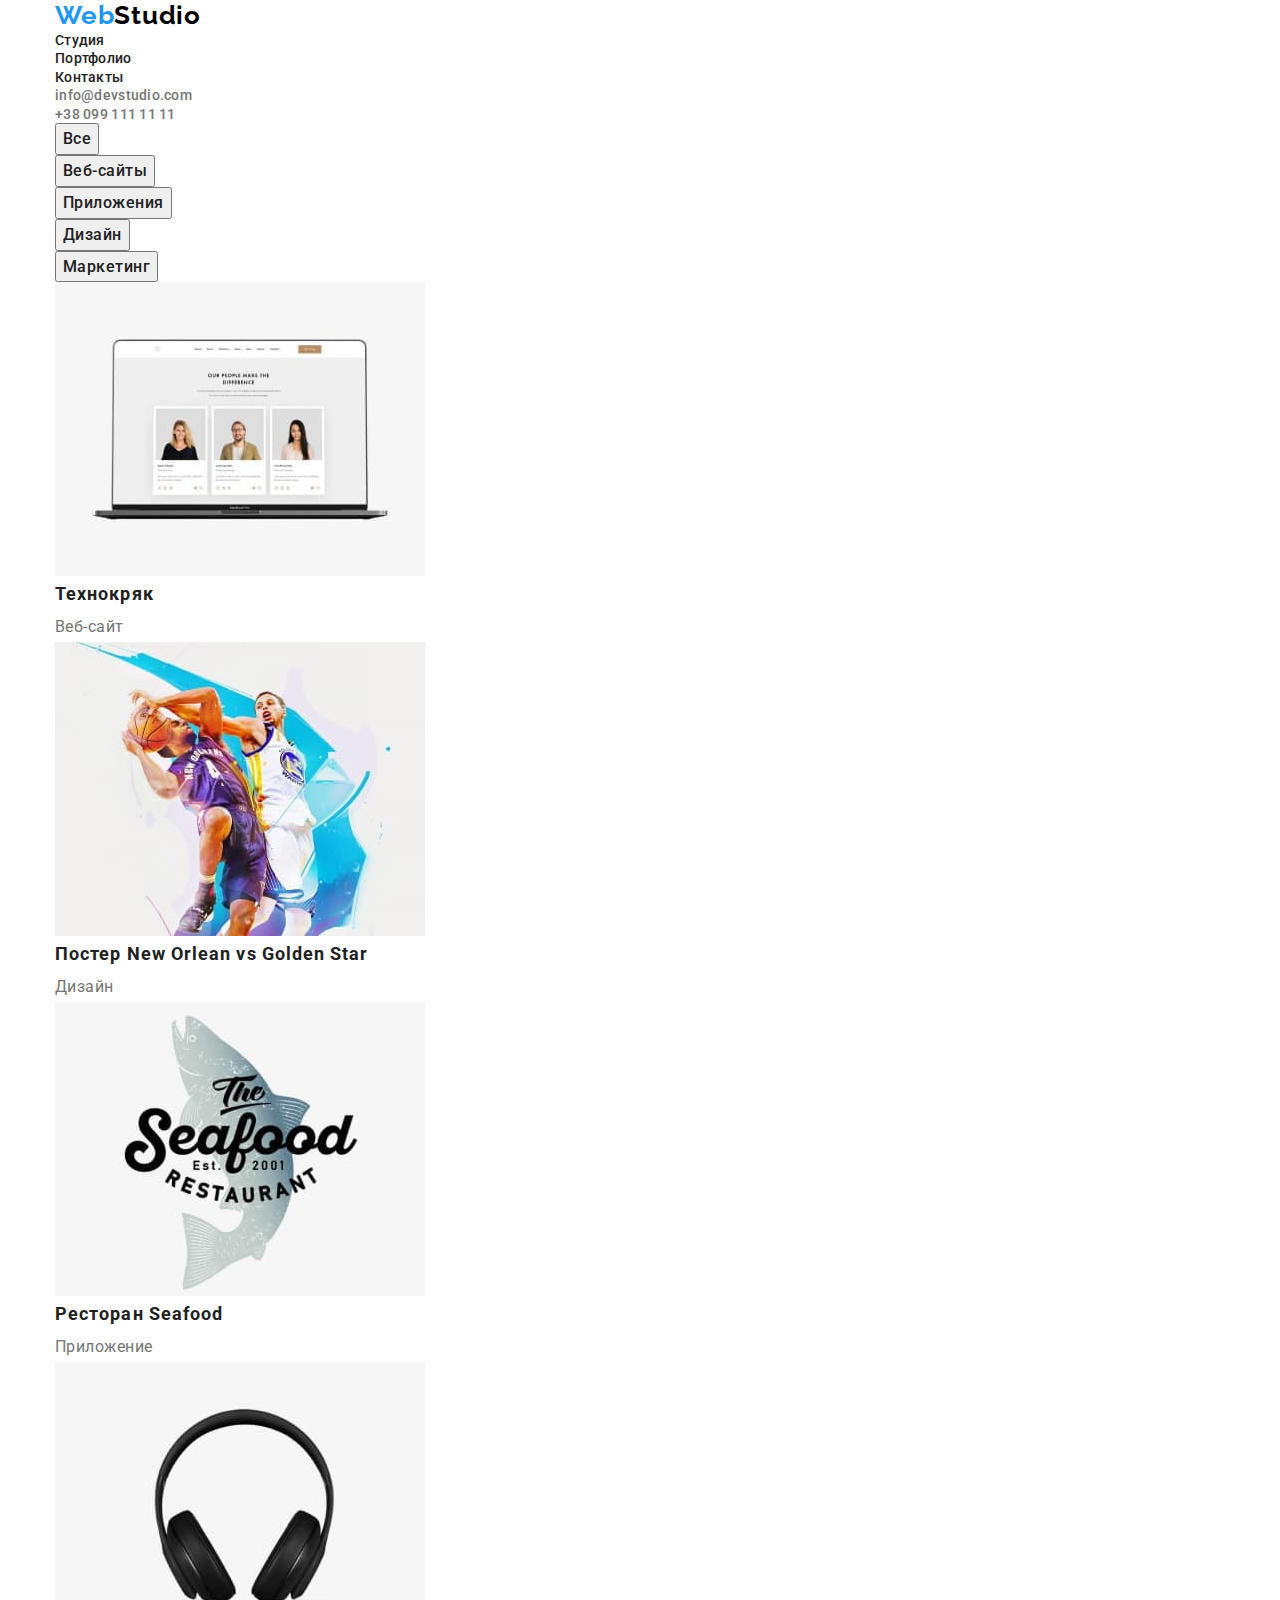
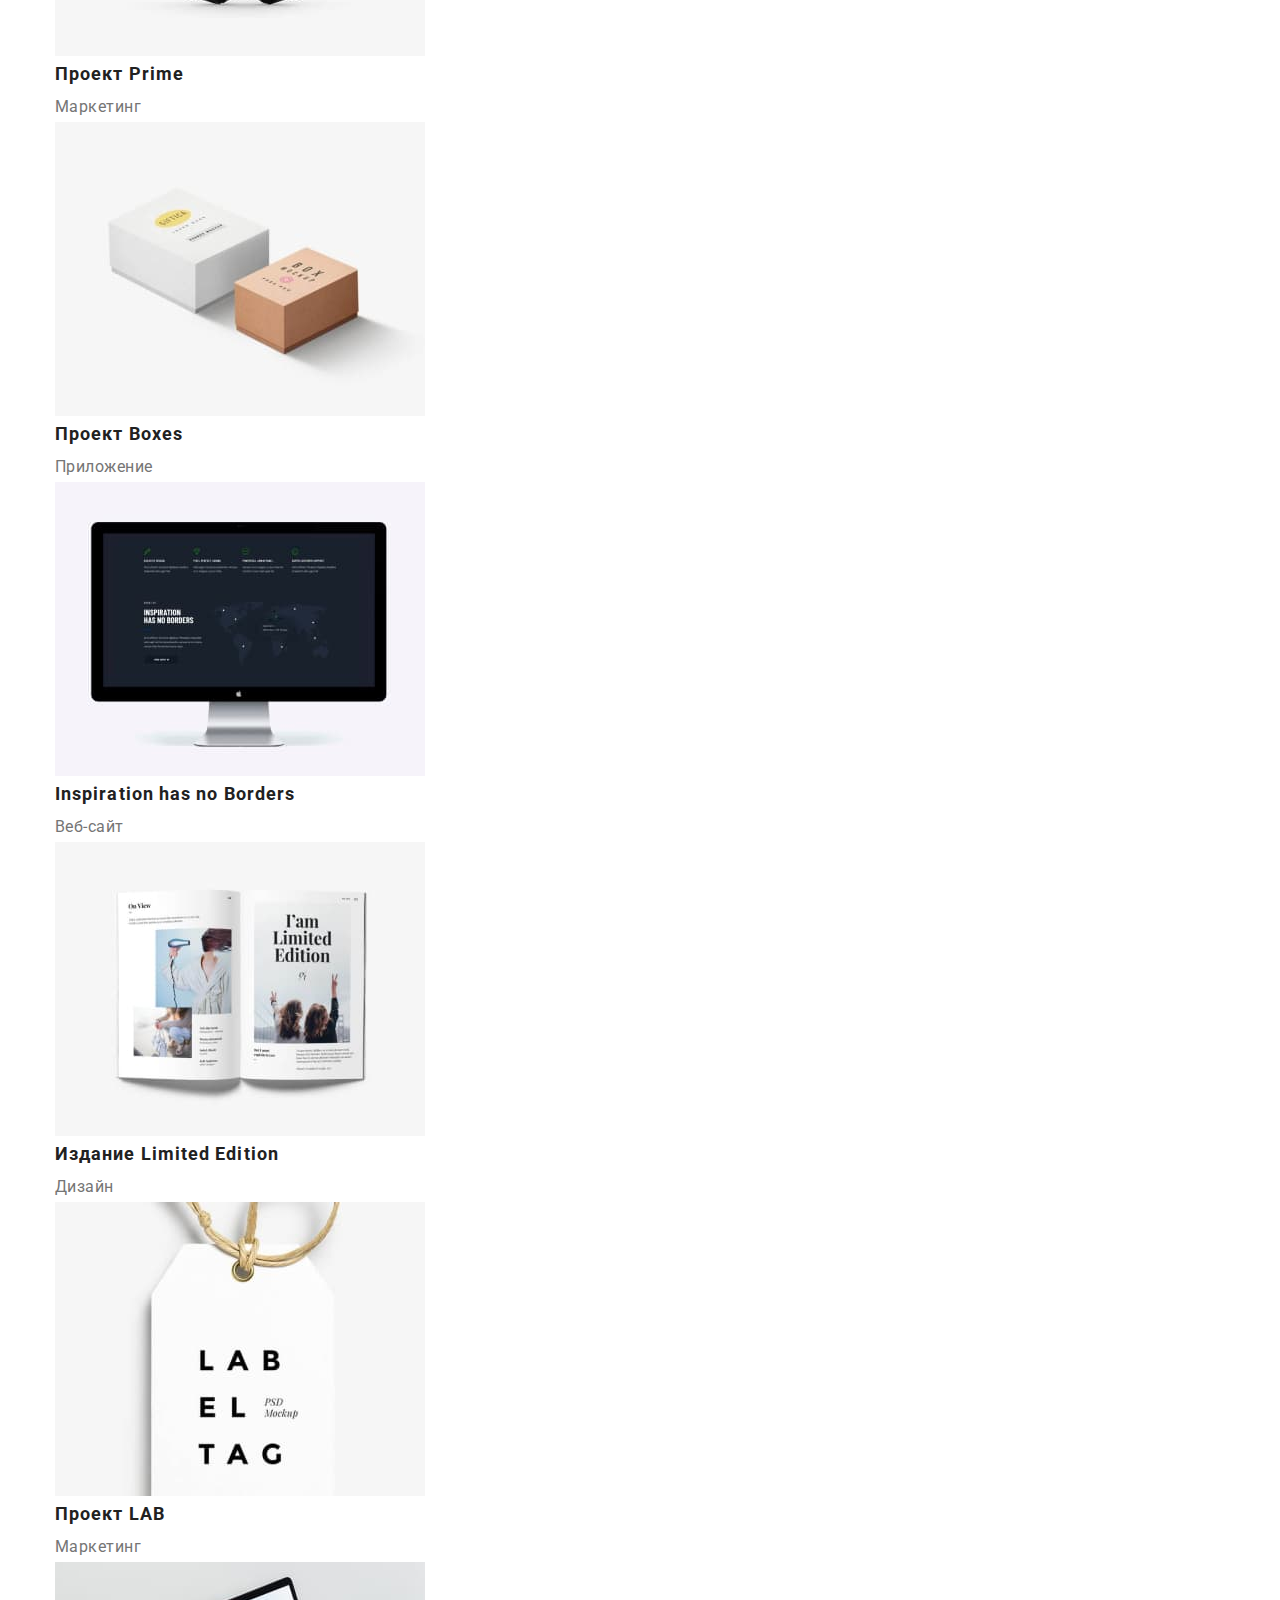
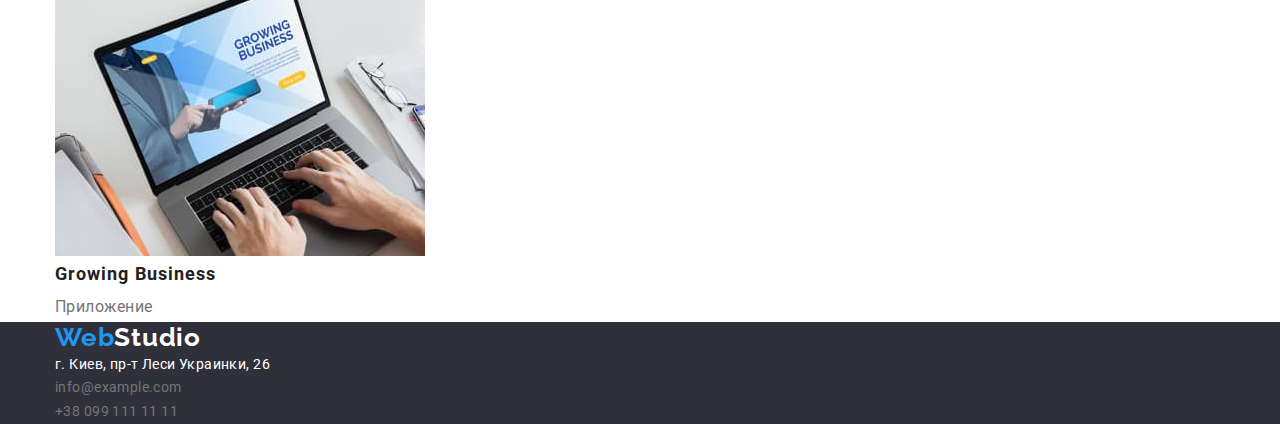
==== portfolio.html @ 60e9ca8a "goit-homework3" ====
<!DOCTYPE html>
<html lang="ru">
<head>
    <meta charset="UTF-8">
    <meta http-equiv="X-UA-Compatible" content="IE=edge">
    <meta name="viewport" content="width=device-width, initial-scale=1.0">
    <title>Portfolio</title>
    <link rel="preconnect" href="https://fonts.googleapis.com">
    <link rel="preconnect" href="https://fonts.gstatic.com" crossorigin>
    <link href="https://fonts.googleapis.com/css2?family=Raleway:wght@700&family=Roboto:wght@400;500;700;900&display=swap" rel="stylesheet">
    <link rel="stylesheet" href="https://cdnjs.cloudflare.com/ajax/libs/modern-normalize/1.1.0/modern-normalize.css" integrity="sha512-Y0MM+V6ymRKN2zStTqzQ227DWhhp4Mzdo6gnlRnuaNCbc+YN/ZH0sBCLTM4M0oSy9c9VKiCvd4Jk44aCLrNS5Q==" crossorigin="anonymous" referrerpolicy="no-referrer" />
    <link rel="stylesheet" href="./css/reset.css"/>
    <link rel="stylesheet" href="./css/styles.css"/>
</head>
<body>
    <header class="header">
        <div class="container">
            <h1 class="logo">Web<span class="header-logo">Studio</span> </h1>
            <nav class="nav">
                <ul class="list header-nav-list">
                    <li class="header-nav-item"> <a class="link header-nav-link" href="#body" >Студия</a></li>
                    <li class="header-nav-item"> <a class="link header-nav-link" href="#portfolio" >Портфолио</a></li>
                    <li class="header-nav-item"> <a class="link header-nav-link" href="#address" >Контакты</a></li>
                </ul>
            </nav>
            <ul class="list contacts-list">
                <li class="contacts-list item" > <a class="link contacts-link" href="mailto:info@devstudio.com">info@devstudio.com</a></li>
                <li class="contacts-list item" > <a class="link contacts-link" href="tel:+380961111111">+38 099 111 11 11</a></li>
            </ul>
        </div>
    </header>
    <main>
        <section class="services">
            <div class="container">
                <h1></h1>
                <ul class="list filter-list">
                    <li class="filter-item">
                        <button type="button" class="filter-btn">Все
                        </button>
                    </li>
                    <li class="filter-item">
                        <button type="button" class="filter-btn">Веб-сайты
                        </button>
                    </li>
                    <li class="filter-item">
                        <button type="button" class="filter-btn">Приложения
                        </button>
                    </li>
                    <li class="filter-item">
                        <button type="button" class="filter-btn">Дизайн
                        </button>
                    </li>
                    <li class="filter-item">
                        <button type="button" class="filter-btn">Маркетинг
                        </button>
                    </li>
                </ul>
                <ul class="list services-list">
                    <li class="services-item">
                        <img src="images/img-portfolio1.jpg" alt="Ноутбук">
                        <h2 class="services-title">Технокряк</h2>
                        <p class="services-text">Веб-сайт</p>
                    </li>
                    <li class="services-item">
                        <img src="images/img-portfolio-2.jpg" alt="Баскетболисты">
                        <h2 class="services-title">Постер New Orlean vs Golden Star</h2>
                        <p class="services-text">Дизайн</p>
                    </li>
                    <li class="services-item">
                        <img src="images/img-portfolio-3.jpg" alt="Рыба">
                        <h2 class="services-title">Ресторан Seafood</h2>
                        <p class="services-text">Приложение</p>
                    </li>
                    <li class="services-item">
                        <img src="images/img-portfolio-4.jpg" alt="Наушники">
                        <h2 class="services-title">Проект Prime</h2>
                        <p class="services-text">Маркетинг</p>
                    </li class="services-item">
                    <li>
                        <img src="images/img-portfolio-5.jpg" alt="Строительные блоки">
                        <h2 class="services-title">Проект Boxes</h2>
                        <p class="services-text">Приложение</p>
                    </li>
                    <li class="services-item">
                        <img src="images/img-portfolio-6.jpg" alt="Экран монитора">
                        <h2 class="services-title">Inspiration has no Borders</h2>
                        <p class="services-text">Веб-сайт</p>
                    </li>
                    <li class="services-item">
                        <img src="images/img-portfolio-7.jpg" alt="Книга">
                        <h2 class="services-title">Издание Limited Edition</h2>
                        <p class="services-text">Дизайн</p>
                    </li>
                    <li class="services-item">
                        <img src="images/img-portfolio-8.jpg" alt="Буквы">
                        <h2 class="services-title">Проект LAB</h2>
                        <p class="services-text">Маркетинг</p>
                    </li>
                    <li class="services-item">
                        <img src="images/img-portfolio-9.jpg" alt="Работа за ноутбуком">
                        <h2 class="services-title">Growing Business</h2>
                        <p class="services-text">Приложение</p>
                    </li>
                </ul>
            </div>
        </section>
    </main>
    <footer id="address" class="footer">
        <div class="container">
            <h1 class="logo">Web<span class="footer-logo">Studio</span> </h1>
            <address class="address">
                <ul class="list address-list">
                    <li class="address-item"><a class="link address-link-map" href="https://goo.gl/maps/eM574hq1C3bHm7Vd8" target="_blank" rel="noopener noreferrer">г. Киев, пр-т Леси Украинки, 26</a></li>
                    <li class="address-item"><a class="link address-link" href="mailto:info@example.com" target="_blank" rel="noopener noreferrer">info@example.com</a></li>
                    <li class="address-item"><a class="link address-link" href="tel:+380991111111" target="_blank" rel="noopener noreferrer">+38 099 111 11 11</a></li>
                </ul>
            </div>
        </address>
    </footer>
</body>
</html>
---- css/styles.css ----
:root {
    --title-color: #212121;
    --text-color: #757575;
    --accent-color: #2196F3;
    --btn-color: #FFFFFF;
    --logo-color: #000000;
}
body {
    font-family: "Roboto", sans-serif ;
}

.list {
    list-style: none;
}
.link {
    text-decoration: none;
}

.container {
    width: 1200px;
    padding-left: 15px;
    padding-right: 15px;
    margin: 0 auto;
}

.visually-hidden {
    position: absolute;
    white-space: nowrap;
    width: 1px;
    height: 1px;
    overflow: hidden;
    border: 0;
    padding: 0;
    clip: rect(0 0 0 0);
    clip-path: inset(50%);
    margin: -1px;
}






/*-----------------HEADER---------------*/



.header-container {
    display: flex;
    align-items: center;
}

.logo {
    font-family: "Raleway", sans-serif;
    font-weight: 700;
    font-size: 26px;
    line-height: 1.19;
    letter-spacing: 0.03em;
    color: var(--accent-color);
}

.header-logo {
    color: var(--logo-color);
}

.header-nav-link {
    font-weight: 500;
    font-size: 14px;
    line-height: 1.14;
    letter-spacing: 0.02em;
    color: var(--title-color);
}

.header-nav-link:hover,
.header-nav-link:focus {
    color: var(--accent-color);
}

.contacts-link {
    font-weight: 500;
    font-size: 14px;
    line-height: 1.14;
    letter-spacing: 0.02em;
    color: var(--text-color);
}

.contacts-link:hover,
.contacts-link:focus {
    color: var(--accent-color);
}


/*-----------------BANNERS---------------*/

.banners {
    background-color: #2F303A;
}

.banners-title {
    font-weight: 900;
    font-size: 44px;
    line-height: 1.36;
    text-align: center;
    letter-spacing: 0.06em;
    text-transform: uppercase;
    color: var(--btn-color);
}

.banners-btn {
    font-weight: 700;
    font-size: 16px;
    line-height: 1.87;
    display: flex;
    align-items: center;
    text-align: center;
    letter-spacing: 0.06em;
    color: var(--btn-color);
    cursor: pointer;
}

.banners-btn {
    background-color: var(--accent-color);
}

/*-----------------ADVANTAGES---------------*/



.advantages-item-title {
    font-weight: 700;
    font-size: 14px;
    line-height: 1.14;
    letter-spacing: 0.03em;
    text-transform: uppercase;
    color: var(--title-color);
}

.advantages-item-text {
    font-size: 14px;
    line-height: 1.71;
    letter-spacing: 0.03em;
    color: var(--text-color);
}

/*-----------------PRACTICE---------------*/

.practice-title {
    font-weight: 700;
    font-size: 36px;
    line-height: 1.17;
    text-align: center;
    letter-spacing: 0.03em;
    color: var(--title-color);
}

/*-----------------TEAM---------------*/

.team-title {
    font-weight: 700;
    font-size: 36px;
    line-height: 1.17;
    text-align: center;
    letter-spacing: 0.03em;
    color: var(--title-color);
}

.team-item-title {
    font-weight: 500;
    font-size: 16px;
    line-height: 1.19;
    text-align: center;
    letter-spacing: 0.03em;
    color: var(--title-color);
}

.team-text {
    font-size: 16px;
    line-height: 1.19;
    text-align: center;
    letter-spacing: 0.03em;
    color: var(--text-color);
}

/*-----------------FOOTER---------------*/

.footer {
    background-color: #2F303A;
}

.address {
    font-style: normal;
}

.footer-logo {
    color: var(--btn-color);
}

.address-link-map {
    font-size: 14px;
    line-height: 1.71;
    letter-spacing: 0.03em;
    color: var(--btn-color);
}

.address-link-map:hover,
.address-link-map:focus {
    color: var(--accent-color);
}

.address-link {
    font-size: 14px;
    line-height: 1.71;
    letter-spacing: 0.03em;
    color: var(--text-color);
}

.address-link:hover,
.address-link:focus {
    color: var(--accent-color);
}

/*-------------------PORTFOLIO-----------------*/

/*-------------------FILTER-----------------*/

.filter-btn {
    font-weight: 500;
    font-size: 16px;
    line-height: 1.62;
    text-align: center;
    letter-spacing: 0.03em;
    color: var(--title-color) ;
    cursor: pointer;
}

.filter-btn:hover,
.filter-btn:focus {
    color: var(--btn-color);
    background-color: var(--accent-color);
}

/*-------------------SERVICES-----------------*/

.services-title {
    font-weight: 700;
    font-size: 18px;
    line-height: 2.0;
    letter-spacing: 0.06em;
    color: var(--title-color);
}

.services-text {
    font-size: 16px;
    line-height: 1.87;
    letter-spacing: 0.03em;
    color: var(--text-color);
}
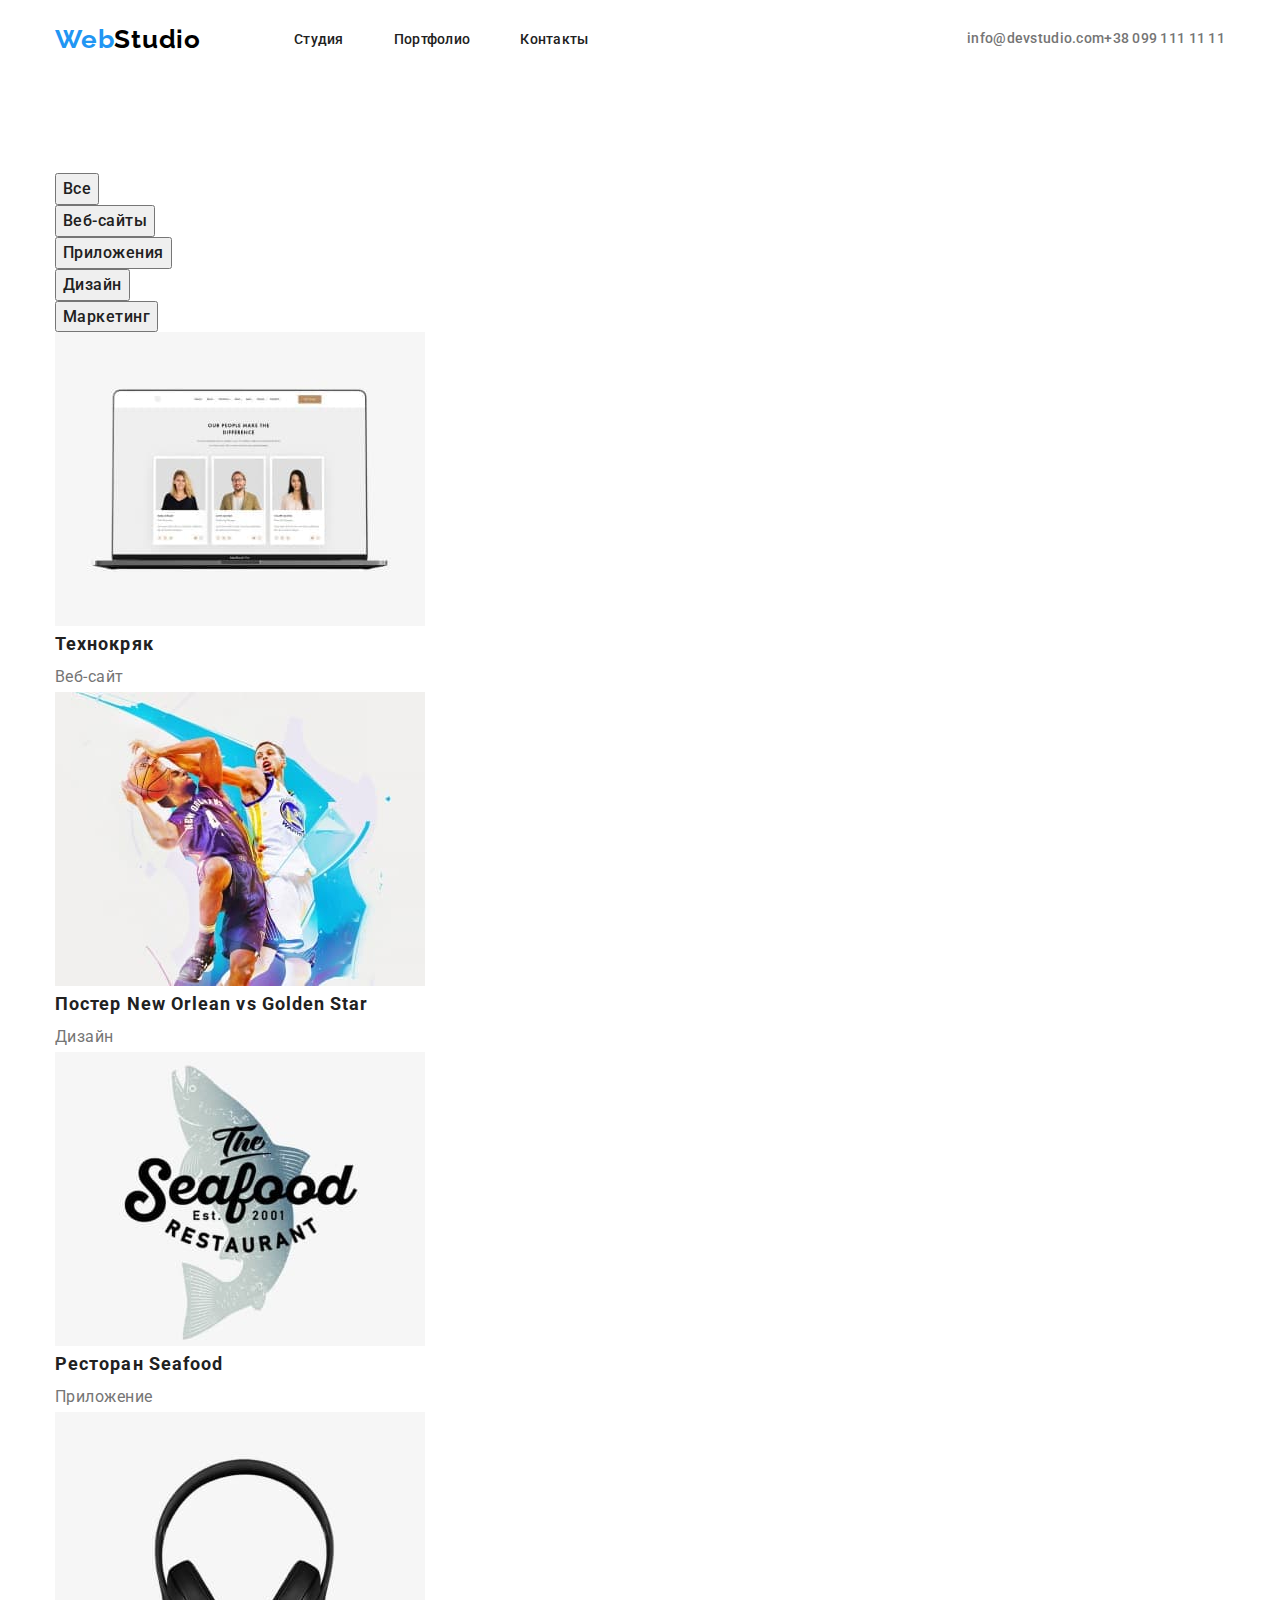
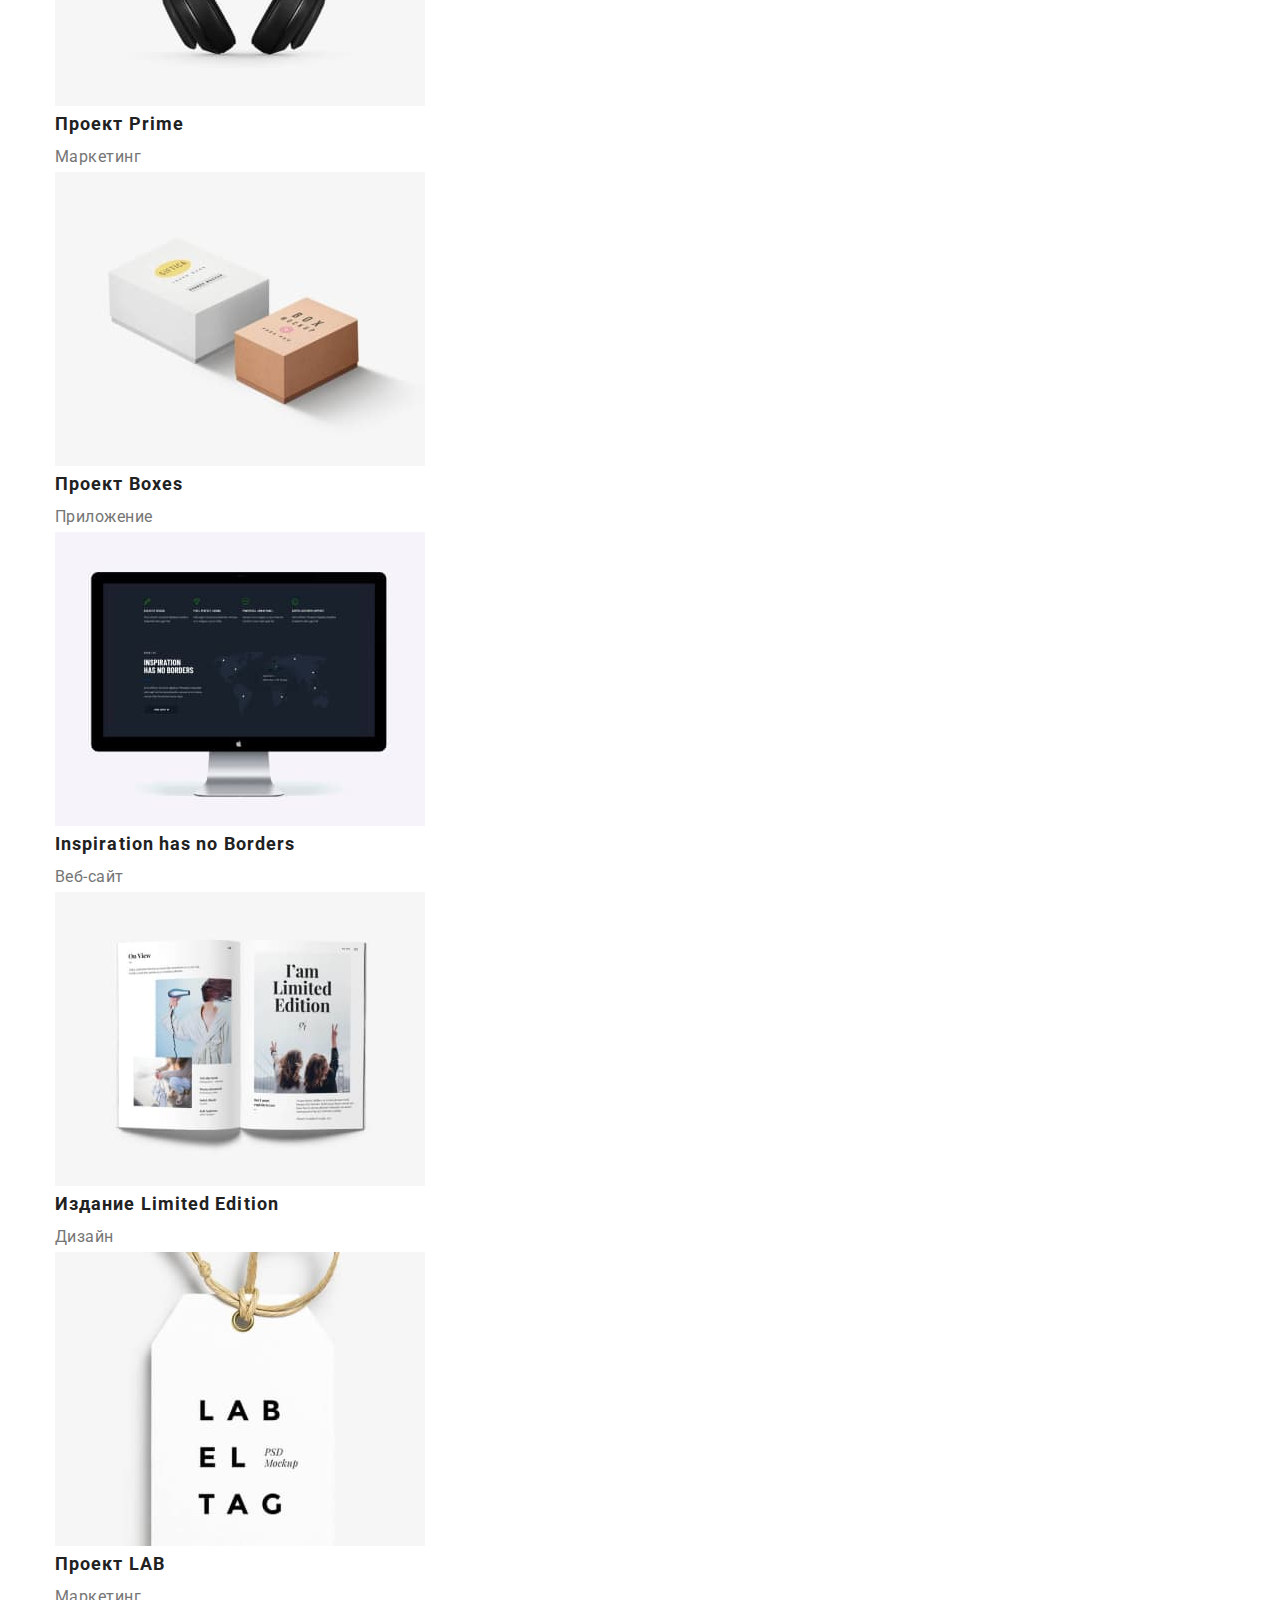
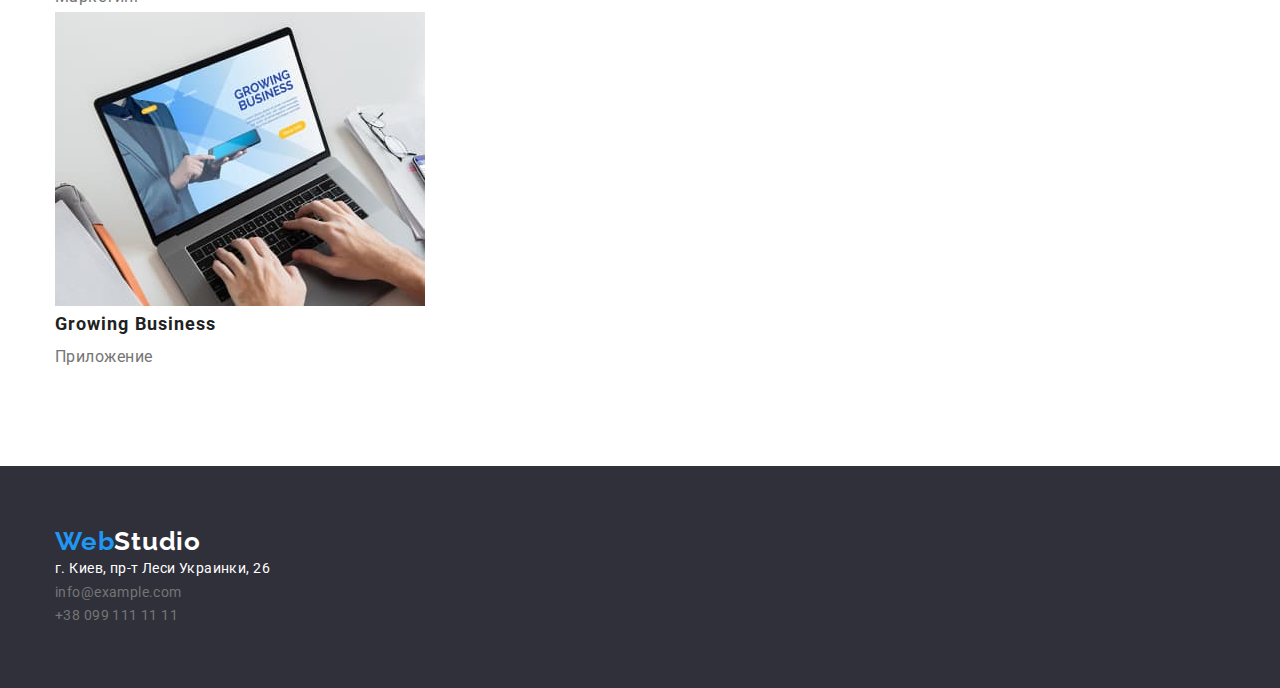
==== commit b67c8127: "Д/з3банер" ====
--- a/portfolio.html
+++ b/portfolio.html
@@ -14,7 +14,7 @@
 </head>
 <body>
     <header class="header">
-        <div class="container">
+        <div class="container header-container">
             <h1 class="logo">Web<span class="header-logo">Studio</span> </h1>
             <nav class="nav">
                 <ul class="list header-nav-list">
@@ -32,7 +32,7 @@
     <main>
         <section class="services">
             <div class="container">
-                <h1></h1>
+                <h1 class="visually-hidden">Наш продукт</h1>
                 <ul class="list filter-list">
                     <li class="filter-item">
                         <button type="button" class="filter-btn">Все
--- a/css/styles.css
+++ b/css/styles.css
@@ -44,6 +44,11 @@
 /*-----------------HEADER---------------*/
 
 
+.header {
+    padding-top: 24px;
+    padding-bottom: 24px;
+
+}
 
 .header-container {
     display: flex;
@@ -57,12 +62,22 @@
     line-height: 1.19;
     letter-spacing: 0.03em;
     color: var(--accent-color);
+    margin-right: 93px;
 }
 
 .header-logo {
     color: var(--logo-color);
 }
 
+.header-nav-list {
+    display: flex;
+    
+}
+
+.header-nav-item:not(:last-child) {
+    margin-right: 50px;
+}
+
 .header-nav-link {
     font-weight: 500;
     font-size: 14px;
@@ -84,6 +99,15 @@
     color: var(--text-color);
 }
 
+.contacts-list {
+    display: flex;
+    margin-left: auto;
+}
+
+.contacts-list-mail {
+    margin-right: 50px;
+}
+
 .contacts-link:hover,
 .contacts-link:focus {
     color: var(--accent-color);
@@ -94,6 +118,7 @@
 
 .banners {
     background-color: #2F303A;
+    padding: 200px 0;
 }
 
 .banners-title {
@@ -104,18 +129,26 @@
     letter-spacing: 0.06em;
     text-transform: uppercase;
     color: var(--btn-color);
+    margin-bottom: 30px;
+    max-width: 696px;
+    max-height: 120px;
 }
 
 .banners-btn {
     font-weight: 700;
     font-size: 16px;
     line-height: 1.87;
-    display: flex;
     align-items: center;
     text-align: center;
     letter-spacing: 0.06em;
     color: var(--btn-color);
     cursor: pointer;
+    min-width: 200px;
+    min-height: 50px;
+    margin-left: 485px;
+    margin-right: 485px;
+    padding: 0;
+    border: 0;
 }
 
 .banners-btn {
@@ -124,7 +157,10 @@
 
 /*-----------------ADVANTAGES---------------*/
 
-
+.advantages {
+    padding-top: 94px;
+    padding-bottom: 86px;
+}
 
 .advantages-item-title {
     font-weight: 700;
@@ -143,6 +179,10 @@
 }
 
 /*-----------------PRACTICE---------------*/
+
+.practice {
+    padding-bottom: 94px;
+}
 
 .practice-title {
     font-weight: 700;
@@ -155,6 +195,11 @@
 
 /*-----------------TEAM---------------*/
 
+.team {
+    padding-top: 94px;
+    padding-bottom: 30px;
+}
+
 .team-title {
     font-weight: 700;
     font-size: 36px;
@@ -185,6 +230,7 @@
 
 .footer {
     background-color: #2F303A;
+    padding: 60px 0;
 }
 
 .address {
@@ -240,6 +286,10 @@
 }
 
 /*-------------------SERVICES-----------------*/
+
+.services {
+    padding: 94px 0;
+}
 
 .services-title {
     font-weight: 700;
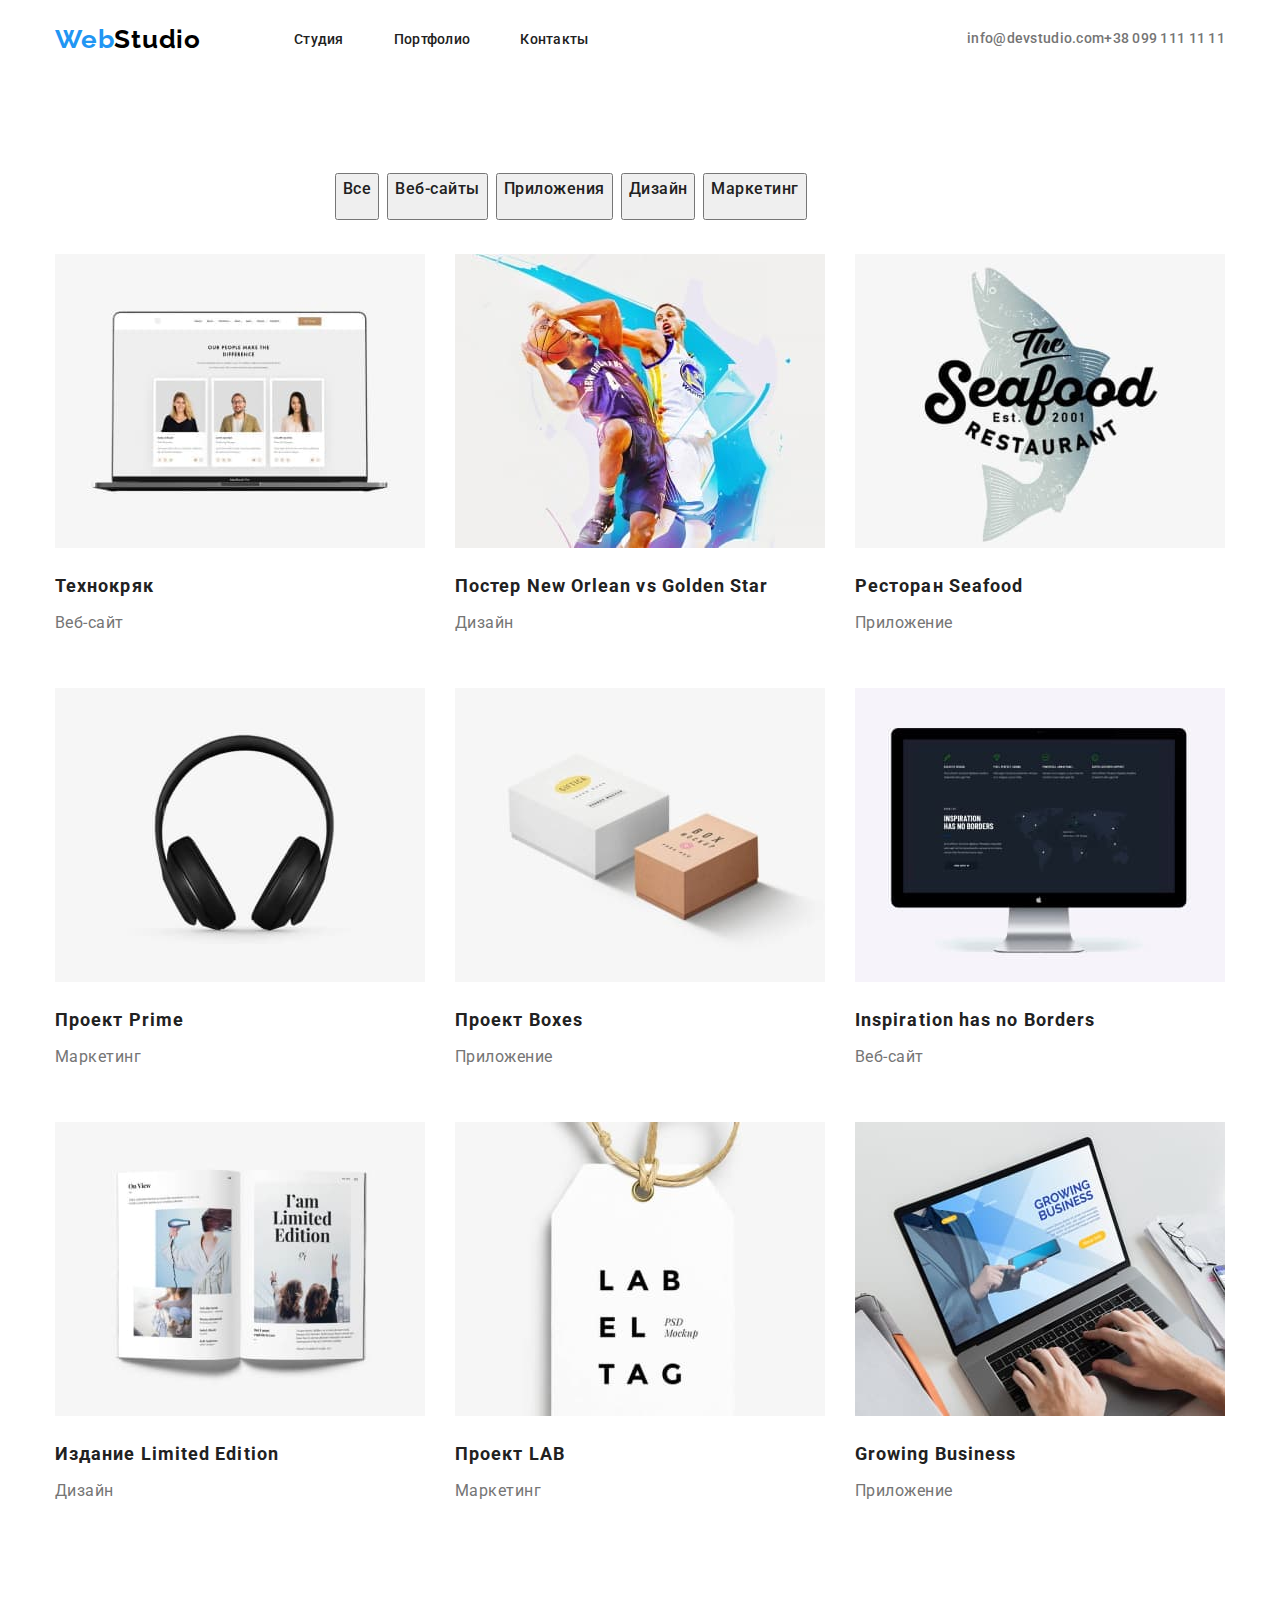
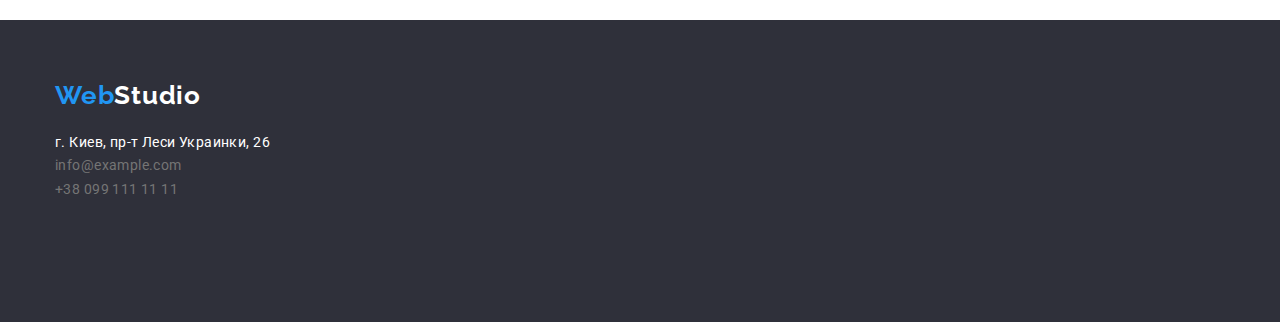
==== commit 776cdf1f: "Д/з 3 done" ====
--- a/portfolio.html
+++ b/portfolio.html
@@ -76,7 +76,7 @@
                         <h2 class="services-title">Проект Prime</h2>
                         <p class="services-text">Маркетинг</p>
                     </li class="services-item">
-                    <li>
+                    <li class="services-item">
                         <img src="images/img-portfolio-5.jpg" alt="Строительные блоки">
                         <h2 class="services-title">Проект Boxes</h2>
                         <p class="services-text">Приложение</p>
--- a/css/styles.css
+++ b/css/styles.css
@@ -131,7 +131,7 @@
     color: var(--btn-color);
     margin-bottom: 30px;
     max-width: 696px;
-    max-height: 120px;
+    margin: auto
 }
 
 .banners-btn {
@@ -147,6 +147,7 @@
     min-height: 50px;
     margin-left: 485px;
     margin-right: 485px;
+    margin-top: 30px;
     padding: 0;
     border: 0;
 }
@@ -162,6 +163,18 @@
     padding-bottom: 86px;
 }
 
+.advantages-list {
+    display: flex;
+}
+
+.advantages-item {
+    width: 270px;
+}
+
+.advantages-item:not(:last-child) {
+    margin-right: 30px;
+}
+
 .advantages-item-title {
     font-weight: 700;
     font-size: 14px;
@@ -169,6 +182,7 @@
     letter-spacing: 0.03em;
     text-transform: uppercase;
     color: var(--title-color);
+    margin-bottom: 10px;
 }
 
 .advantages-item-text {
@@ -184,6 +198,8 @@
     padding-bottom: 94px;
 }
 
+
+
 .practice-title {
     font-weight: 700;
     font-size: 36px;
@@ -191,13 +207,22 @@
     text-align: center;
     letter-spacing: 0.03em;
     color: var(--title-color);
+    margin-bottom: 50px;
+}
+
+.practice-list {
+    display: flex;
+}
+
+.practice-item:not(:last-child) {
+    margin-right: 30px;
 }
 
 /*-----------------TEAM---------------*/
 
 .team {
     padding-top: 94px;
-    padding-bottom: 30px;
+    padding-bottom: 39px;
 }
 
 .team-title {
@@ -207,6 +232,19 @@
     text-align: center;
     letter-spacing: 0.03em;
     color: var(--title-color);
+    margin-bottom: 105px;
+}
+
+.team-list {
+    display: flex;
+}
+
+.team-item :not(:last-child) {
+    margin-right: 30px;
+}
+
+.img-title {
+    margin-bottom: 30px;
 }
 
 .team-item-title {
@@ -216,6 +254,7 @@
     text-align: center;
     letter-spacing: 0.03em;
     color: var(--title-color);
+    margin-bottom: 10px;
 }
 
 .team-text {
@@ -224,6 +263,7 @@
     text-align: center;
     letter-spacing: 0.03em;
     color: var(--text-color);
+    margin-right: 30px;
 }
 
 /*-----------------FOOTER---------------*/
@@ -235,6 +275,7 @@
 
 .address {
     font-style: normal;
+    margin-top: 20px;
 }
 
 .footer-logo {
@@ -265,6 +306,10 @@
     color: var(--accent-color);
 }
 
+.address-list {
+    margin-bottom: 60px;
+}
+
 /*-------------------PORTFOLIO-----------------*/
 
 /*-------------------FILTER-----------------*/
@@ -279,6 +324,20 @@
     cursor: pointer;
 }
 
+.filter-list {
+    display: flex;
+    margin-right: 279px;
+    margin-left: 280px;
+}
+
+.filter-item:not(:last-child){
+    margin-right: 8px;
+}
+
+.filter-btn {
+    padding-bottom: 16px;
+}
+
 .filter-btn:hover,
 .filter-btn:focus {
     color: var(--btn-color);
@@ -289,6 +348,26 @@
 
 .services {
     padding: 94px 0;
+}
+
+.services-list {
+    display: flex;
+    flex-wrap: wrap;
+    flex-basis: calc(( 100% - 90px ) / 3);
+    padding-top: 34px;
+}
+
+.services-item:nth-child( 3n + 3 ) {
+    margin-right: 0px;
+}
+
+.services-item:nth-last-child(-n + 3) {
+    margin-bottom: 0;
+}
+
+.services-item {
+    margin-right: 30px;
+    margin-bottom: 30px;
 }
 
 .services-title {
@@ -297,6 +376,7 @@
     line-height: 2.0;
     letter-spacing: 0.06em;
     color: var(--title-color);
+    margin: 20px 0 4px;
 }
 
 .services-text {
@@ -304,6 +384,7 @@
     line-height: 1.87;
     letter-spacing: 0.03em;
     color: var(--text-color);
-}
-
-
+    margin-bottom: 20px;
+}
+
+
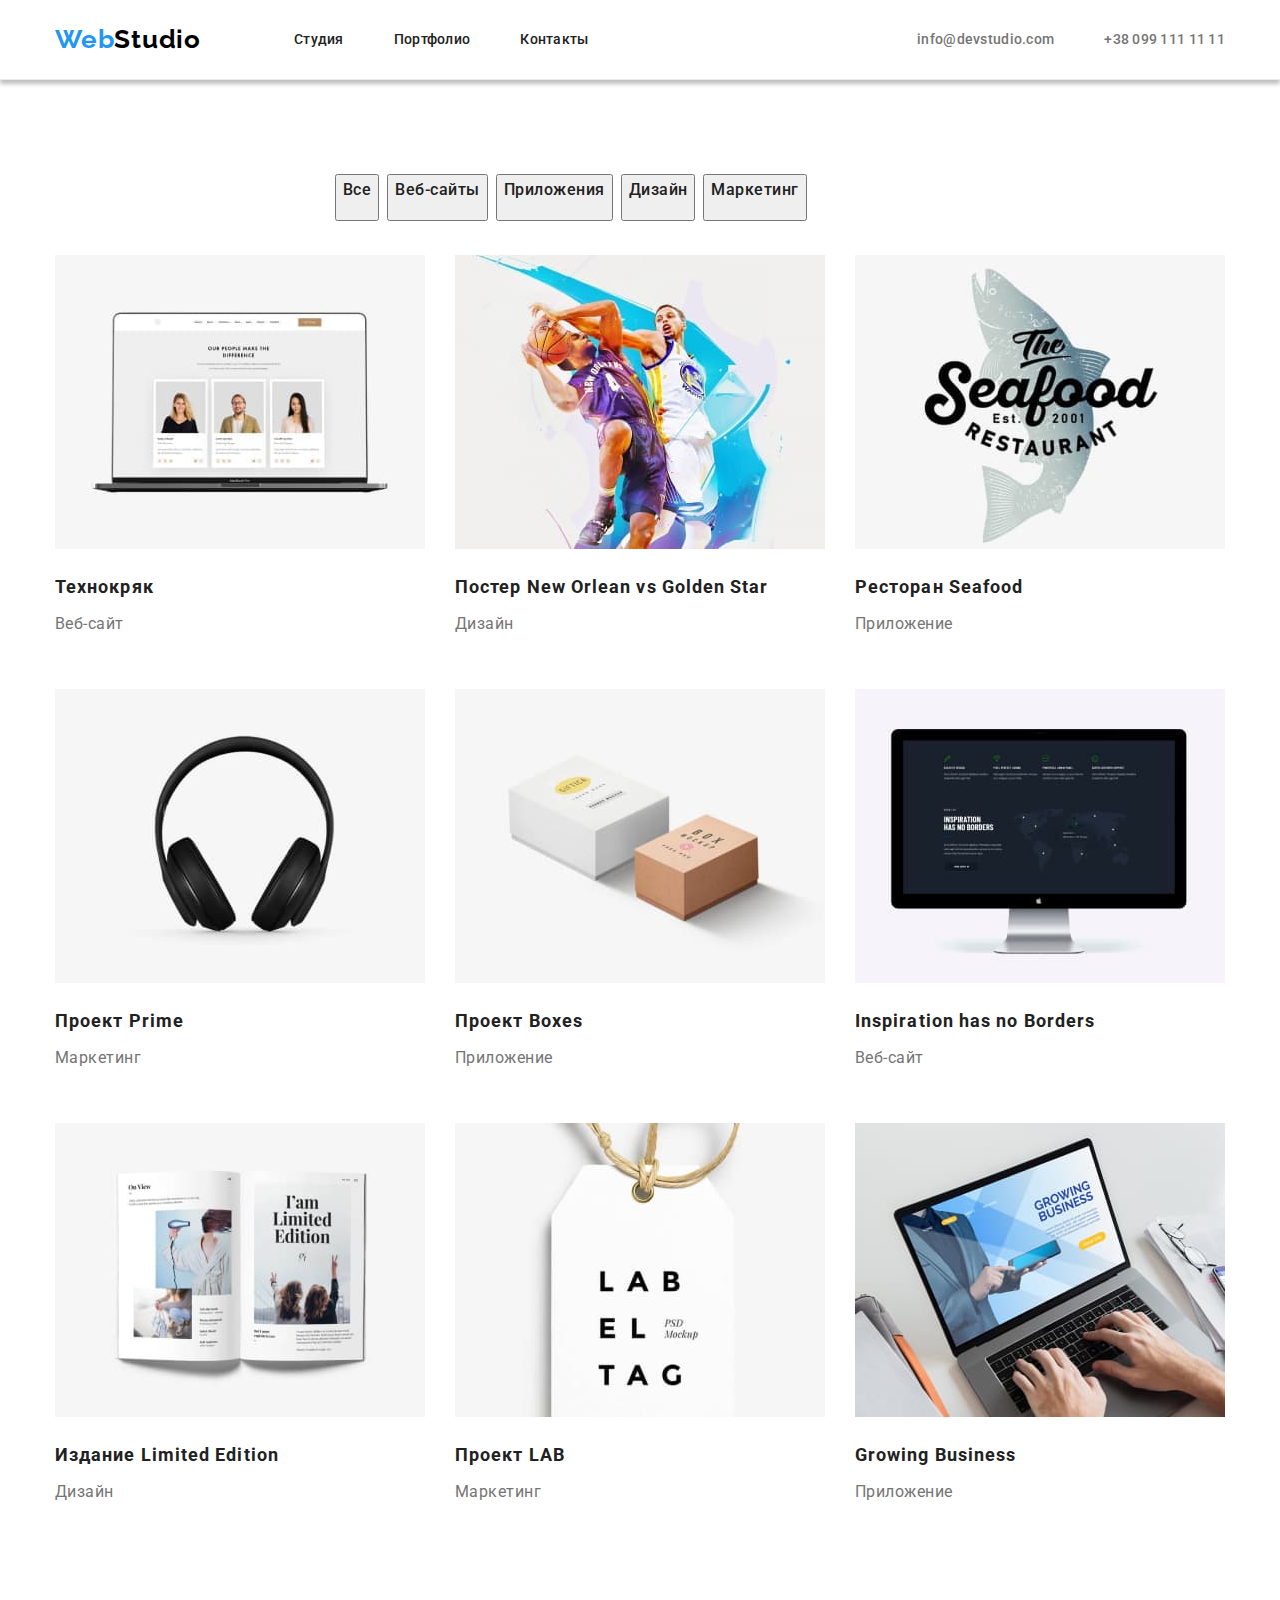
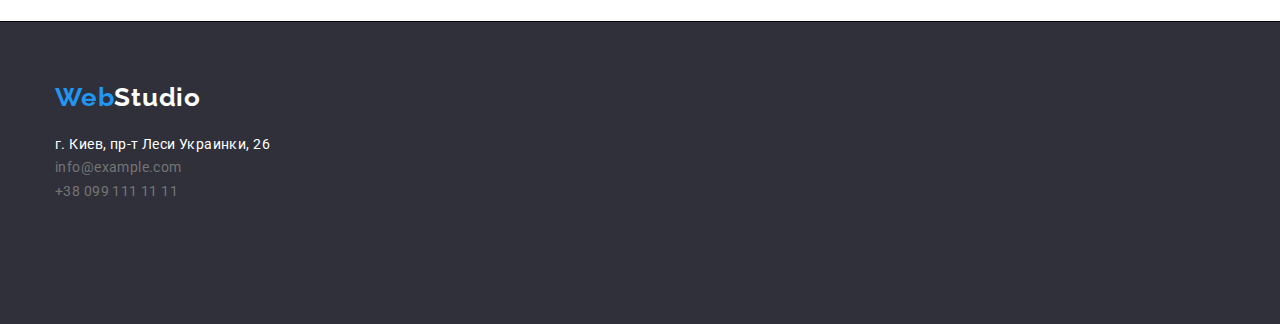
==== commit 0d723976: "Д/з 3 испр" ====
--- a/portfolio.html
+++ b/portfolio.html
@@ -24,8 +24,8 @@
                 </ul>
             </nav>
             <ul class="list contacts-list">
-                <li class="contacts-list item" > <a class="link contacts-link" href="mailto:info@devstudio.com">info@devstudio.com</a></li>
-                <li class="contacts-list item" > <a class="link contacts-link" href="tel:+380961111111">+38 099 111 11 11</a></li>
+                <li class="contacts-list-mail" > <a class="link contacts-link" href="mailto:info@devstudio.com">info@devstudio.com</a></li>
+                <li class="contacts-list-tel" > <a class="link contacts-link" href="tel:+380961111111">+38 099 111 11 11</a></li>
             </ul>
         </div>
     </header>
--- a/css/styles.css
+++ b/css/styles.css
@@ -47,12 +47,14 @@
 .header {
     padding-top: 24px;
     padding-bottom: 24px;
-
+    border-bottom: 1px solid #ECECEC;
+    box-shadow: 0px 4px 4px rgba(0, 0, 0, 0.25);
 }
 
 .header-container {
     display: flex;
     align-items: center;
+    
 }
 
 .logo {
@@ -348,6 +350,7 @@
 
 .services {
     padding: 94px 0;
+    border-bottom: 1px solid #000;
 }
 
 .services-list {
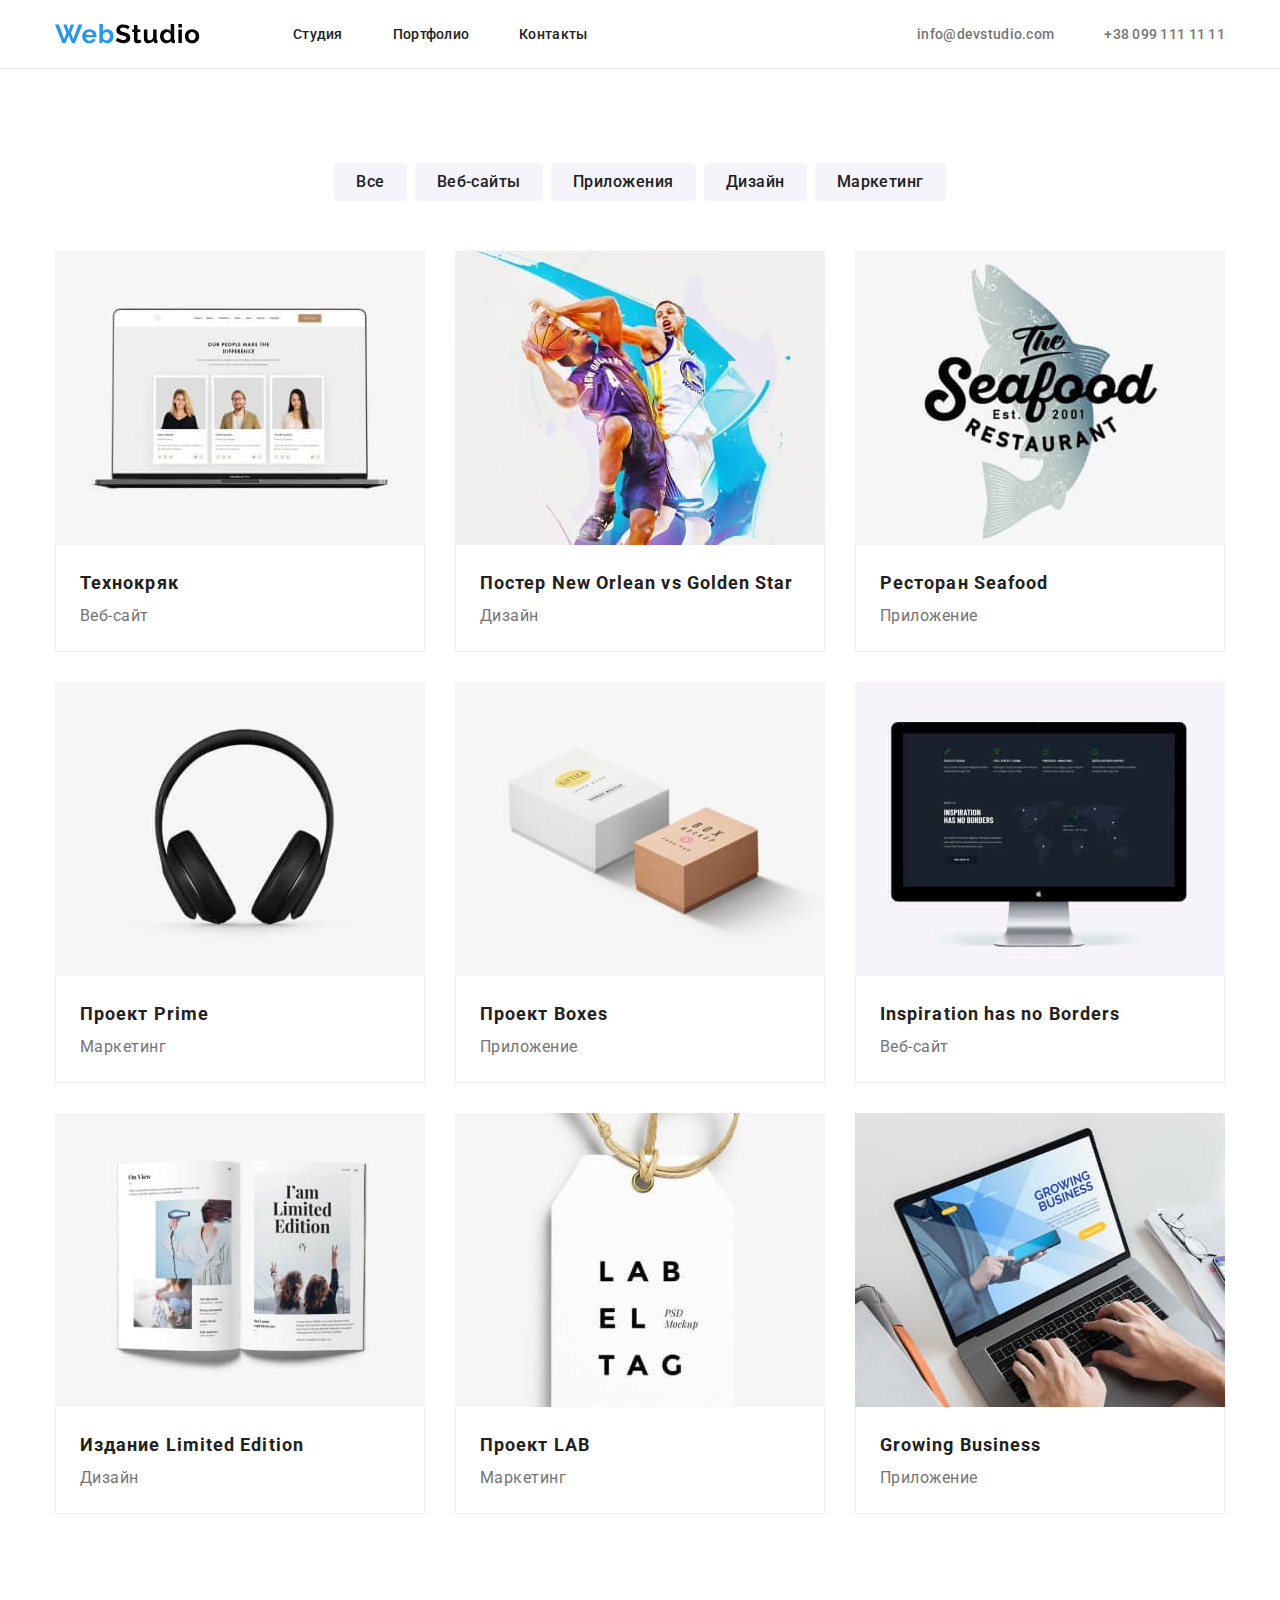
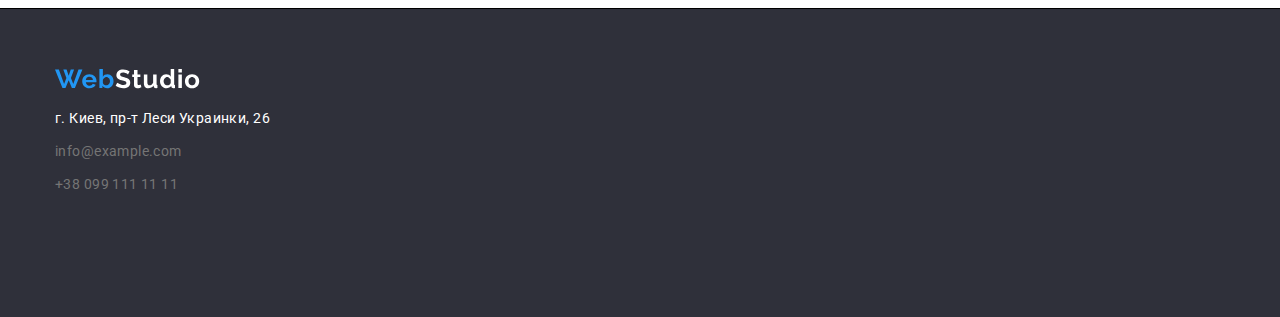
==== commit 41c8e6d2: "Д/з 3 с исправлениями" ====
--- a/portfolio.html
+++ b/portfolio.html
@@ -15,11 +15,11 @@
 <body>
     <header class="header">
         <div class="container header-container">
-            <h1 class="logo">Web<span class="header-logo">Studio</span> </h1>
+            <a class="link logo" href="" > <img src="./images/WebStudio.svg" alt="WebStudio"> </a>
             <nav class="nav">
                 <ul class="list header-nav-list">
-                    <li class="header-nav-item"> <a class="link header-nav-link" href="#body" >Студия</a></li>
-                    <li class="header-nav-item"> <a class="link header-nav-link" href="#portfolio" >Портфолио</a></li>
+                    <li class="header-nav-item"> <a class="link header-nav-link" href="index.html" >Студия</a></li>
+                    <li class="header-nav-item"> <a class="link header-nav-link" href="portfolio.html" >Портфолио</a></li>
                     <li class="header-nav-item"> <a class="link header-nav-link" href="#address" >Контакты</a></li>
                 </ul>
             </nav>
@@ -30,7 +30,7 @@
         </div>
     </header>
     <main>
-        <section class="services">
+        <section class="section services">
             <div class="container">
                 <h1 class="visually-hidden">Наш продукт</h1>
                 <ul class="list filter-list">
@@ -58,56 +58,74 @@
                 <ul class="list services-list">
                     <li class="services-item">
                         <img src="images/img-portfolio1.jpg" alt="Ноутбук">
-                        <h2 class="services-title">Технокряк</h2>
-                        <p class="services-text">Веб-сайт</p>
+                        <div class="title-text">
+                            <h2 class="services-title">Технокряк</h2>
+                            <p class="services-text">Веб-сайт</p>
+                        </div>
                     </li>
                     <li class="services-item">
                         <img src="images/img-portfolio-2.jpg" alt="Баскетболисты">
-                        <h2 class="services-title">Постер New Orlean vs Golden Star</h2>
-                        <p class="services-text">Дизайн</p>
+                            <div class="title-text">
+                            <h2 class="services-title">Постер New Orlean vs Golden Star</h2>
+                            <p class="services-text">Дизайн</p>
+                        </div>
                     </li>
                     <li class="services-item">
                         <img src="images/img-portfolio-3.jpg" alt="Рыба">
-                        <h2 class="services-title">Ресторан Seafood</h2>
-                        <p class="services-text">Приложение</p>
+                        <div class="title-text">
+                            <h2 class="services-title">Ресторан Seafood</h2>
+                            <p class="services-text">Приложение</p>
+                        </div>
                     </li>
                     <li class="services-item">
                         <img src="images/img-portfolio-4.jpg" alt="Наушники">
-                        <h2 class="services-title">Проект Prime</h2>
-                        <p class="services-text">Маркетинг</p>
+                        <div class="title-text">
+                            <h2 class="services-title">Проект Prime</h2>
+                            <p class="services-text">Маркетинг</p>
+                        </div>
                     </li class="services-item">
                     <li class="services-item">
                         <img src="images/img-portfolio-5.jpg" alt="Строительные блоки">
-                        <h2 class="services-title">Проект Boxes</h2>
-                        <p class="services-text">Приложение</p>
+                        <div class="title-text">
+                            <h2 class="services-title">Проект Boxes</h2>
+                            <p class="services-text">Приложение</p>
+                        </div>
                     </li>
                     <li class="services-item">
                         <img src="images/img-portfolio-6.jpg" alt="Экран монитора">
-                        <h2 class="services-title">Inspiration has no Borders</h2>
-                        <p class="services-text">Веб-сайт</p>
+                        <div class="title-text">
+                            <h2 class="services-title">Inspiration has no Borders</h2>
+                            <p class="services-text">Веб-сайт</p>
+                        </div>
                     </li>
                     <li class="services-item">
                         <img src="images/img-portfolio-7.jpg" alt="Книга">
-                        <h2 class="services-title">Издание Limited Edition</h2>
-                        <p class="services-text">Дизайн</p>
+                        <div class="title-text">
+                            <h2 class="services-title">Издание Limited Edition</h2>
+                            <p class="services-text">Дизайн</p>
+                        </div>
                     </li>
                     <li class="services-item">
                         <img src="images/img-portfolio-8.jpg" alt="Буквы">
-                        <h2 class="services-title">Проект LAB</h2>
-                        <p class="services-text">Маркетинг</p>
+                        <div class="title-text">
+                            <h2 class="services-title">Проект LAB</h2>
+                            <p class="services-text">Маркетинг</p>
+                        </div>
                     </li>
                     <li class="services-item">
                         <img src="images/img-portfolio-9.jpg" alt="Работа за ноутбуком">
-                        <h2 class="services-title">Growing Business</h2>
-                        <p class="services-text">Приложение</p>
+                        <div class="title-text">
+                            <h2 class="services-title">Growing Business</h2>
+                            <p class="services-text">Приложение</p>
+                        </div>
                     </li>
                 </ul>
             </div>
         </section>
     </main>
-    <footer id="address" class="footer">
+    <footer class="footer">
         <div class="container">
-            <h1 class="logo">Web<span class="footer-logo">Studio</span> </h1>
+            <a class="link logo" href="" > <img src="./images/WebStudio-footer.svg" alt="WebStudio"> </a>
             <address class="address">
                 <ul class="list address-list">
                     <li class="address-item"><a class="link address-link-map" href="https://goo.gl/maps/eM574hq1C3bHm7Vd8" target="_blank" rel="noopener noreferrer">г. Киев, пр-т Леси Украинки, 26</a></li>
--- a/css/styles.css
+++ b/css/styles.css
@@ -4,16 +4,10 @@
     --accent-color: #2196F3;
     --btn-color: #FFFFFF;
     --logo-color: #000000;
+    --filter-btn-color: #F5F4FA;
 }
 body {
     font-family: "Roboto", sans-serif ;
-}
-
-.list {
-    list-style: none;
-}
-.link {
-    text-decoration: none;
 }
 
 .container {
@@ -48,7 +42,6 @@
     padding-top: 24px;
     padding-bottom: 24px;
     border-bottom: 1px solid #ECECEC;
-    box-shadow: 0px 4px 4px rgba(0, 0, 0, 0.25);
 }
 
 .header-container {
@@ -58,17 +51,7 @@
 }
 
 .logo {
-    font-family: "Raleway", sans-serif;
-    font-weight: 700;
-    font-size: 26px;
-    line-height: 1.19;
-    letter-spacing: 0.03em;
-    color: var(--accent-color);
     margin-right: 93px;
-}
-
-.header-logo {
-    color: var(--logo-color);
 }
 
 .header-nav-list {
@@ -197,6 +180,7 @@
 /*-----------------PRACTICE---------------*/
 
 .practice {
+    padding-top: 0;
     padding-bottom: 94px;
 }
 
@@ -225,6 +209,7 @@
 .team {
     padding-top: 94px;
     padding-bottom: 39px;
+    background-color: #F5F4FA;
 }
 
 .team-title {
@@ -234,19 +219,21 @@
     text-align: center;
     letter-spacing: 0.03em;
     color: var(--title-color);
-    margin-bottom: 105px;
+    margin-bottom: 50px;
 }
 
 .team-list {
     display: flex;
 }
 
-.team-item :not(:last-child) {
+.team-item:not(:last-child) {
     margin-right: 30px;
 }
 
-.img-title {
-    margin-bottom: 30px;
+.team-name {
+    padding-top: 30px;
+    padding-bottom: 30px;
+    text-align: center;
 }
 
 .team-item-title {
@@ -265,7 +252,6 @@
     text-align: center;
     letter-spacing: 0.03em;
     color: var(--text-color);
-    margin-right: 30px;
 }
 
 /*-----------------FOOTER---------------*/
@@ -277,11 +263,6 @@
 
 .address {
     font-style: normal;
-    margin-top: 20px;
-}
-
-.footer-logo {
-    color: var(--btn-color);
 }
 
 .address-link-map {
@@ -312,6 +293,10 @@
     margin-bottom: 60px;
 }
 
+.address-item:not(:last-child) {
+    margin-bottom: 9px;
+}
+
 /*-------------------PORTFOLIO-----------------*/
 
 /*-------------------FILTER-----------------*/
@@ -322,22 +307,21 @@
     line-height: 1.62;
     text-align: center;
     letter-spacing: 0.03em;
-    color: var(--title-color) ;
-    cursor: pointer;
+    color: var(--title-color);
+    background-color: var(--filter-btn-color);
+    border-radius: 4px;
+    border: none;
+    padding: 6px 22px;
 }
 
 .filter-list {
     display: flex;
-    margin-right: 279px;
-    margin-left: 280px;
+    justify-content: center;
+    margin-bottom: 50px;
 }
 
 .filter-item:not(:last-child){
     margin-right: 8px;
-}
-
-.filter-btn {
-    padding-bottom: 16px;
 }
 
 .filter-btn:hover,
@@ -356,8 +340,6 @@
 .services-list {
     display: flex;
     flex-wrap: wrap;
-    flex-basis: calc(( 100% - 90px ) / 3);
-    padding-top: 34px;
 }
 
 .services-item:nth-child( 3n + 3 ) {
@@ -379,7 +361,6 @@
     line-height: 2.0;
     letter-spacing: 0.06em;
     color: var(--title-color);
-    margin: 20px 0 4px;
 }
 
 .services-text {
@@ -387,7 +368,11 @@
     line-height: 1.87;
     letter-spacing: 0.03em;
     color: var(--text-color);
-    margin-bottom: 20px;
-}
-
-
+}
+
+.title-text {
+    padding: 20px 24px;
+    border-left: 1px solid #EEEEEE;
+    border-right: 1px solid #EEEEEE;
+    border-bottom: 1px solid #EEEEEE;
+}
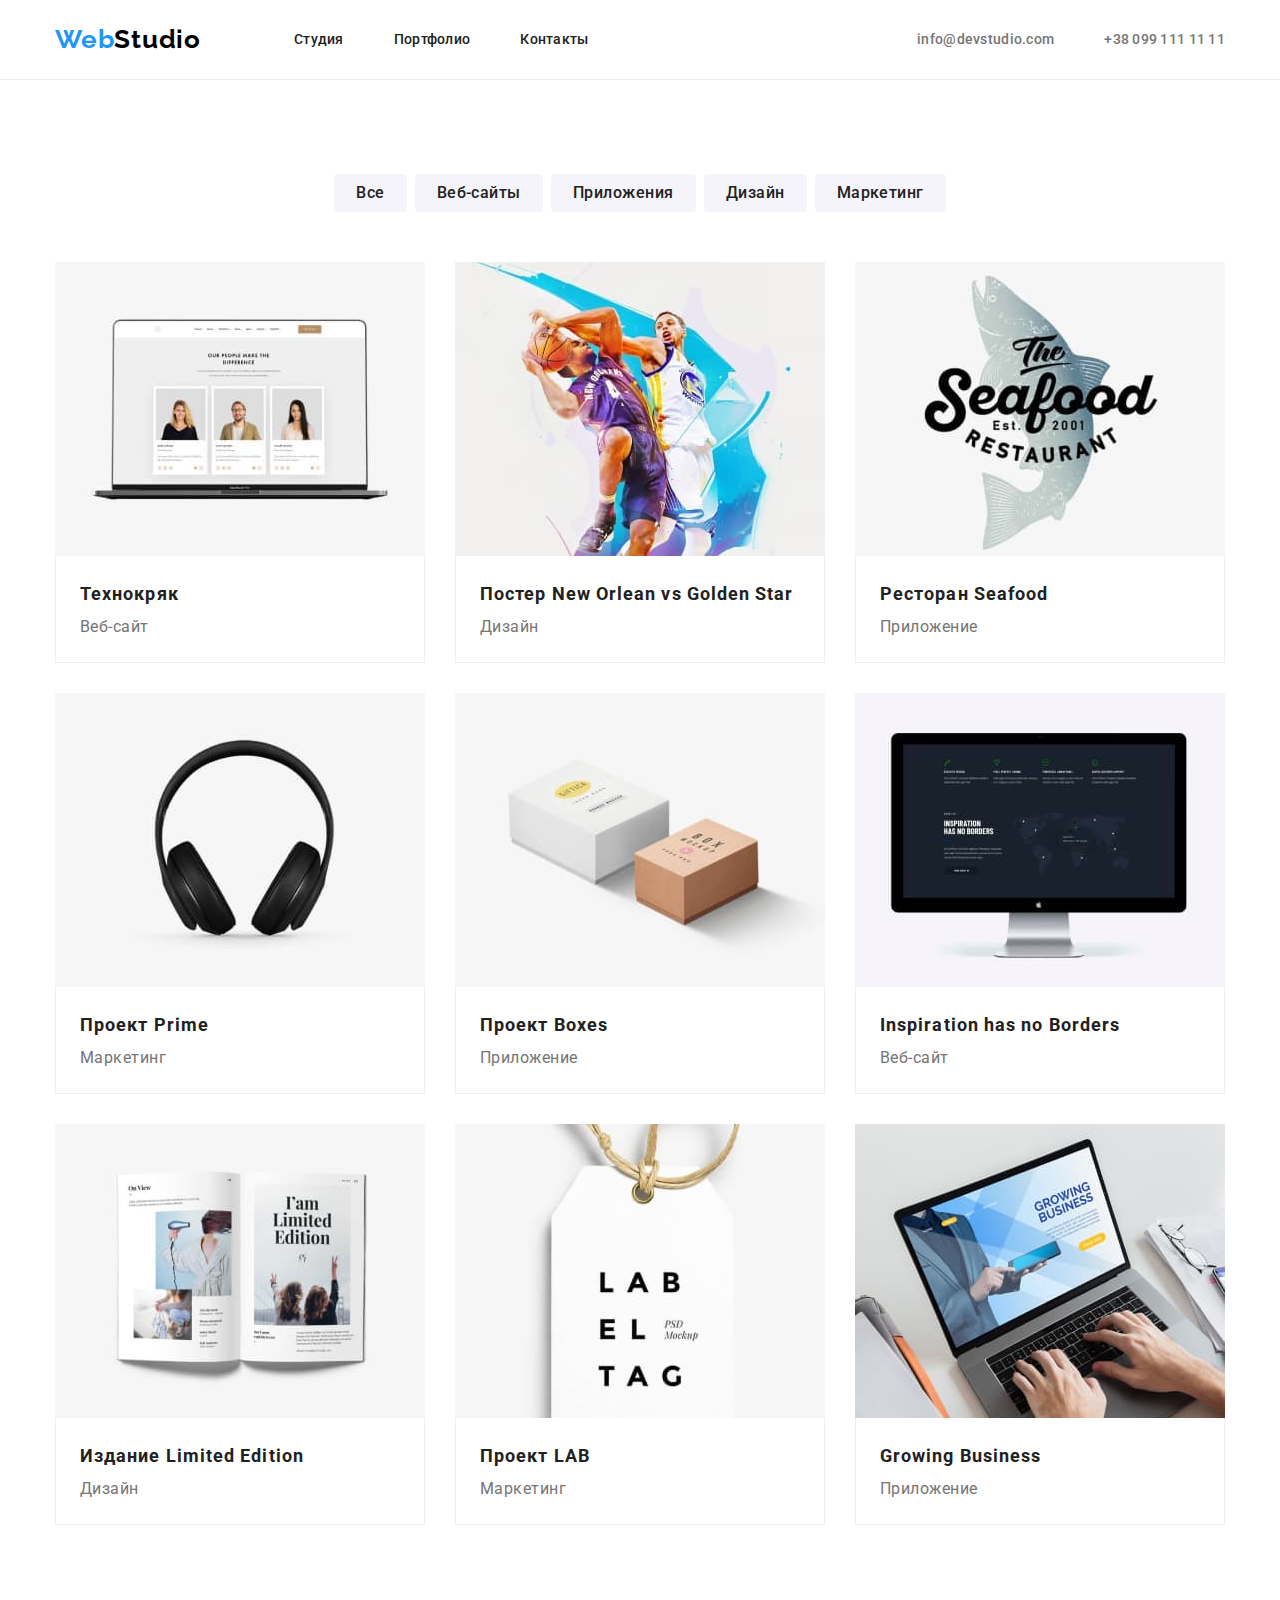
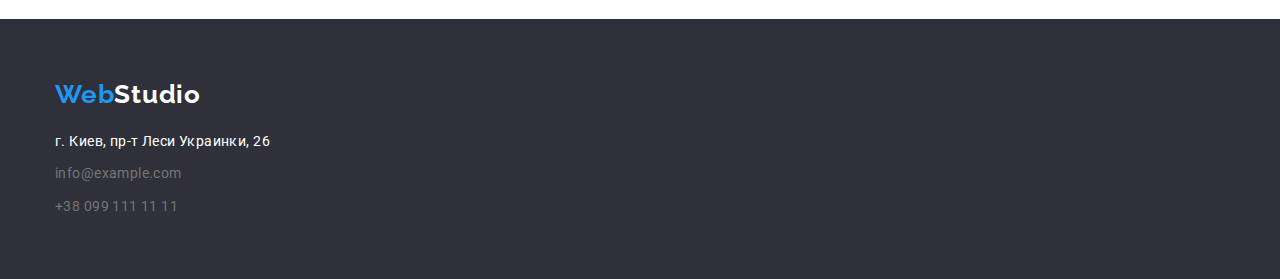
==== commit bf491dab: "Д/з 3 правки на 31.12" ====
--- a/portfolio.html
+++ b/portfolio.html
@@ -15,7 +15,7 @@
 <body>
     <header class="header">
         <div class="container header-container">
-            <a class="link logo" href="" > <img src="./images/WebStudio.svg" alt="WebStudio"> </a>
+            <a class="link logo" href="" >Web<span class="dark-logo">Studio</span> </a>
             <nav class="nav">
                 <ul class="list header-nav-list">
                     <li class="header-nav-item"> <a class="link header-nav-link" href="index.html" >Студия</a></li>
@@ -30,7 +30,7 @@
         </div>
     </header>
     <main>
-        <section class="section services">
+        <section class="section">
             <div class="container">
                 <h1 class="visually-hidden">Наш продукт</h1>
                 <ul class="list filter-list">
@@ -125,7 +125,7 @@
     </main>
     <footer class="footer">
         <div class="container">
-            <a class="link logo" href="" > <img src="./images/WebStudio-footer.svg" alt="WebStudio"> </a>
+            <a class="link logo" href="" >Web<span class="wite-logo">Studio</span> </a>
             <address class="address">
                 <ul class="list address-list">
                     <li class="address-item"><a class="link address-link-map" href="https://goo.gl/maps/eM574hq1C3bHm7Vd8" target="_blank" rel="noopener noreferrer">г. Киев, пр-т Леси Украинки, 26</a></li>
--- a/css/styles.css
+++ b/css/styles.css
@@ -5,6 +5,7 @@
     --btn-color: #FFFFFF;
     --logo-color: #000000;
     --filter-btn-color: #F5F4FA;
+    --border-color: #EEEEEE;
 }
 body {
     font-family: "Roboto", sans-serif ;
@@ -31,7 +32,10 @@
 }
 
 
-
+.section {
+    padding-top: 94px;
+    padding-bottom: 94px;
+}
 
 
 
@@ -52,6 +56,21 @@
 
 .logo {
     margin-right: 93px;
+    font-family: Raleway;
+    font-weight: 700;
+    font-size: 26px;
+    line-height: 1.19;
+    letter-spacing: 0.03em;
+    color: var(--accent-color);
+}
+
+.dark-logo {
+    font-family: Raleway;
+    font-weight: 700;
+    font-size: 26px;
+    line-height: 1.19;
+    letter-spacing: 0.03em;
+    color: var(--logo-color);
 }
 
 .header-nav-list {
@@ -143,11 +162,6 @@
 
 /*-----------------ADVANTAGES---------------*/
 
-.advantages {
-    padding-top: 94px;
-    padding-bottom: 86px;
-}
-
 .advantages-list {
     display: flex;
 }
@@ -181,7 +195,6 @@
 
 .practice {
     padding-top: 0;
-    padding-bottom: 94px;
 }
 
 
@@ -207,8 +220,6 @@
 /*-----------------TEAM---------------*/
 
 .team {
-    padding-top: 94px;
-    padding-bottom: 39px;
     background-color: #F5F4FA;
 }
 
@@ -234,6 +245,10 @@
     padding-top: 30px;
     padding-bottom: 30px;
     text-align: center;
+    border-right: 1px solid #EEEEEE;
+    border-left: 1px solid #EEEEEE;
+    border-bottom: 1px solid #EEEEEE;
+    background-color: var(--btn-color);
 }
 
 .team-item-title {
@@ -261,8 +276,18 @@
     padding: 60px 0;
 }
 
+.wite-logo {
+    font-family: Raleway;
+    font-weight: 700;
+    font-size: 26px;
+    line-height: 1.19;
+    letter-spacing: 0.03em;
+    color: var(--btn-color);
+}
+
 .address {
     font-style: normal;
+    margin-top: 20px;
 }
 
 .address-link-map {
@@ -287,10 +312,6 @@
 .address-link:hover,
 .address-link:focus {
     color: var(--accent-color);
-}
-
-.address-list {
-    margin-bottom: 60px;
 }
 
 .address-item:not(:last-child) {
@@ -331,11 +352,6 @@
 }
 
 /*-------------------SERVICES-----------------*/
-
-.services {
-    padding: 94px 0;
-    border-bottom: 1px solid #000;
-}
 
 .services-list {
     display: flex;
